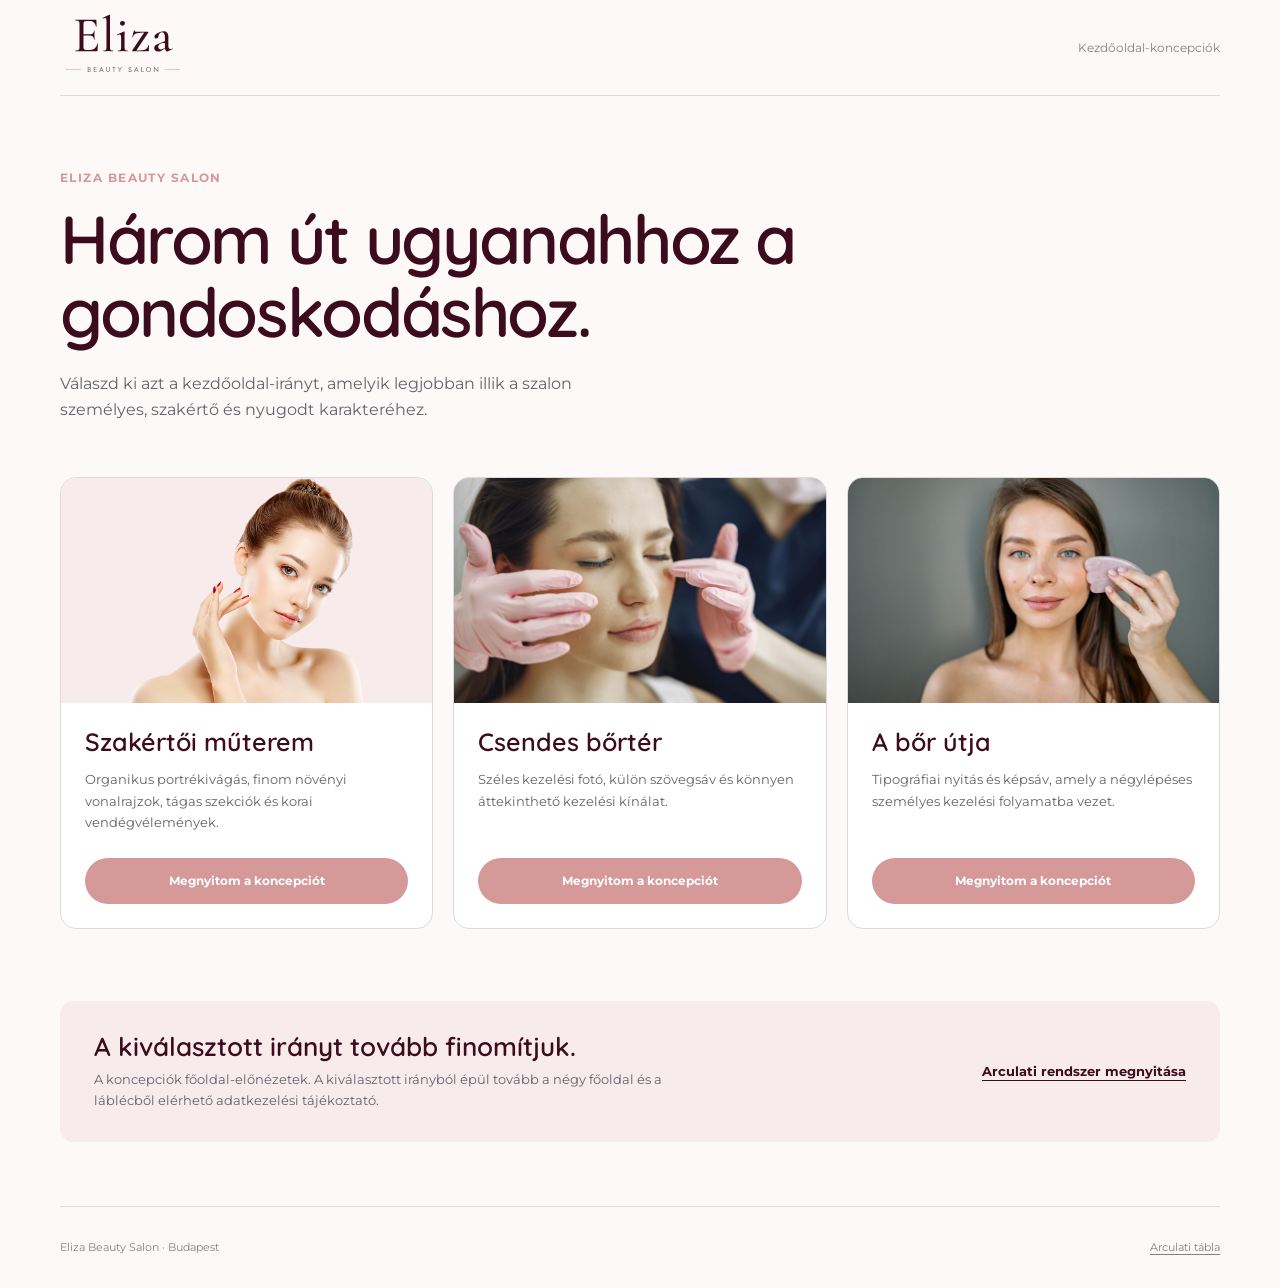
==== index.html @ b8b15230 "Sipos Eliza webdesign kiindulo prototipus" ====
<!doctype html>
<html lang="hu">
<head>
  <meta charset="UTF-8">
  <meta name="viewport" content="width=device-width, initial-scale=1.0">
  <meta name="description" content="Az Eliza Beauty Salon három kezdőoldal-koncepciója.">
  <meta name="theme-color" content="#FCF9F8">
  <title>Kezdőoldal-koncepciók — Eliza Beauty Salon</title>
  <link rel="icon" type="image/svg+xml" href="eliza-alapanyag/logo-palettahoz-igazitva/favicon.svg">
  <link rel="preconnect" href="https://fonts.googleapis.com">
  <link rel="preconnect" href="https://fonts.gstatic.com" crossorigin>
  <link href="https://fonts.googleapis.com/css2?family=Montserrat:wght@400;500;600;700&family=Quicksand:wght@500;600;700&display=swap" rel="stylesheet">
  <style>
    :root{--rose:#D59999;--wine:#3C0B1D;--blush:#F7EBEB;--text:#62636A;--muted:#828282;--line:#DBDBDF;--paper:#FCF9F8;--white:#fff;--heading:'Quicksand',sans-serif;--body:'Montserrat',Arial,sans-serif}
    *{box-sizing:border-box}body{margin:0;background:var(--paper);color:var(--text);font:16px/1.65 var(--body);-webkit-font-smoothing:antialiased}a{color:inherit}.wrap{width:min(1160px,calc(100% - 48px));margin:auto}
    header{display:flex;align-items:center;justify-content:space-between;min-height:96px;border-bottom:1px solid var(--line)}header img{width:126px;height:auto}header span{font-size:12px;color:var(--muted)}
    .intro{padding:72px 0 54px;max-width:760px}.intro p{margin:0 0 14px;color:var(--rose);font-size:12px;font-weight:700;letter-spacing:.12em;text-transform:uppercase}.intro h1{margin:0;color:var(--wine);font:600 clamp(40px,6vw,68px)/1.08 var(--heading);letter-spacing:-.035em}.intro .sub{max-width:590px;margin-top:22px;color:var(--text);font-size:16px}
    .grid{display:grid;grid-template-columns:repeat(3,minmax(0,1fr));gap:20px;padding-bottom:72px}.card{display:flex;flex-direction:column;min-width:0;background:var(--white);border:1px solid var(--line);border-radius:16px;overflow:hidden;text-decoration:none;transition:transform .25s ease,border-color .25s ease}.card:hover{transform:translateY(-4px);border-color:var(--rose)}.card:focus-visible{outline:3px solid var(--wine);outline-offset:3px}.card img{width:100%;height:225px;object-fit:cover;background:var(--blush)}.card:nth-child(1) img{object-fit:contain;object-position:center bottom}.card:nth-child(2) img{object-position:center 45%}.card:nth-child(3) img{object-position:center 42%}.content{padding:24px;display:flex;flex-direction:column;flex:1}.content h2{margin:0;color:var(--wine);font:600 25px/1.2 var(--heading)}.content p{margin:12px 0 24px;font-size:13px;line-height:1.65}.go{display:inline-flex;align-items:center;justify-content:center;min-height:46px;margin-top:auto;padding:0 20px;border-radius:999px;background:var(--rose);color:var(--white);font-size:12px;font-weight:700;text-decoration:none;transition:background .2s ease}.card:hover .go{background:var(--wine)}
    .next{margin:0 0 64px;padding:30px 34px;background:var(--blush);border-radius:14px;display:flex;justify-content:space-between;align-items:center;gap:28px}.next h2{margin:0;color:var(--wine);font:600 26px/1.2 var(--heading)}.next p{max-width:580px;margin:7px 0 0;font-size:13px}.next a{white-space:nowrap;color:var(--wine);font-size:13px;font-weight:700;text-underline-offset:4px}
    footer{min-height:82px;display:flex;justify-content:space-between;align-items:center;gap:18px;border-top:1px solid var(--line);font-size:11px;color:var(--muted)}footer a{text-underline-offset:3px}
    @media(max-width:850px){.grid{grid-template-columns:1fr 1fr}.grid .card:last-child{grid-column:1/-1}.grid .card:last-child img{height:250px}}
    @media(max-width:580px){.wrap{width:min(100% - 36px,480px)}header{min-height:78px}.intro{padding:52px 0 36px}.grid{grid-template-columns:1fr;gap:16px;padding-bottom:48px}.grid .card:last-child{grid-column:auto}.card img,.grid .card:last-child img{height:210px}.next{display:block;padding:24px;margin-bottom:42px}.next a{display:inline-block;margin-top:16px}footer{padding:18px 0;align-items:flex-start;flex-direction:column;gap:7px}}
    @media(prefers-reduced-motion:reduce){*,*::before,*::after{scroll-behavior:auto!important;transition:none!important}}
  </style>
</head>
<body>
  <div class="wrap">
    <header><a href="index.html" aria-label="Eliza Beauty Salon"><img src="eliza-alapanyag/logo-palettahoz-igazitva/logo.svg" alt="Eliza Beauty Salon"></a><span>Kezdőoldal-koncepciók</span></header>
    <main>
      <section class="intro"><p>Eliza Beauty Salon</p><h1>Három út ugyanahhoz a gondoskodáshoz.</h1><div class="sub">Válaszd ki azt a kezdőoldal-irányt, amelyik legjobban illik a szalon személyes, szakértő és nyugodt karakteréhez.</div></section>
      <section class="grid" aria-label="Kezdőoldal-koncepciók">
        <a class="card" href="koncepcio-1-szakertoi-muterem.html"><img src="images/hero.png" alt="Portréfotó, a Szakértői műterem koncepció képi iránya"><div class="content"><h2>Szakértői műterem</h2><p>Organikus portrékivágás, finom növényi vonalrajzok, tágas szekciók és korai vendégvélemények.</p><span class="go">Megnyitom a koncepciót</span></div></a>
        <a class="card" href="koncepcio-2-csendes-borter.html"><img src="images/Pexels Photo by Gustavo Fring.jpg" alt="Arckezelés közben készült kép, a Csendes bőrtér koncepció képi iránya"><div class="content"><h2>Csendes bőrtér</h2><p>Széles kezelési fotó, külön szövegsáv és könnyen áttekinthető kezelési kínálat.</p><span class="go">Megnyitom a koncepciót</span></div></a>
        <a class="card" href="koncepcio-3-a-bor-utja.html"><img src="images/Pexels Photo by Yan Krukau (1).jpg" alt="Arcápolási portré, A bőr útja koncepció képi iránya"><div class="content"><h2>A bőr útja</h2><p>Tipográfiai nyitás és képsáv, amely a négylépéses személyes kezelési folyamatba vezet.</p><span class="go">Megnyitom a koncepciót</span></div></a>
      </section>
      <section class="next"><div><h2>A kiválasztott irányt tovább finomítjuk.</h2><p>A koncepciók főoldal-előnézetek. A kiválasztott irányból épül tovább a négy főoldal és a láblécből elérhető adatkezelési tájékoztató.</p></div><a href="design-system.md">Arculati rendszer megnyitása</a></section>
    </main>
    <footer><span>Eliza Beauty Salon · Budapest</span><a href="arculati-tabla.html">Arculati tábla</a></footer>
  </div>
</body>
</html>
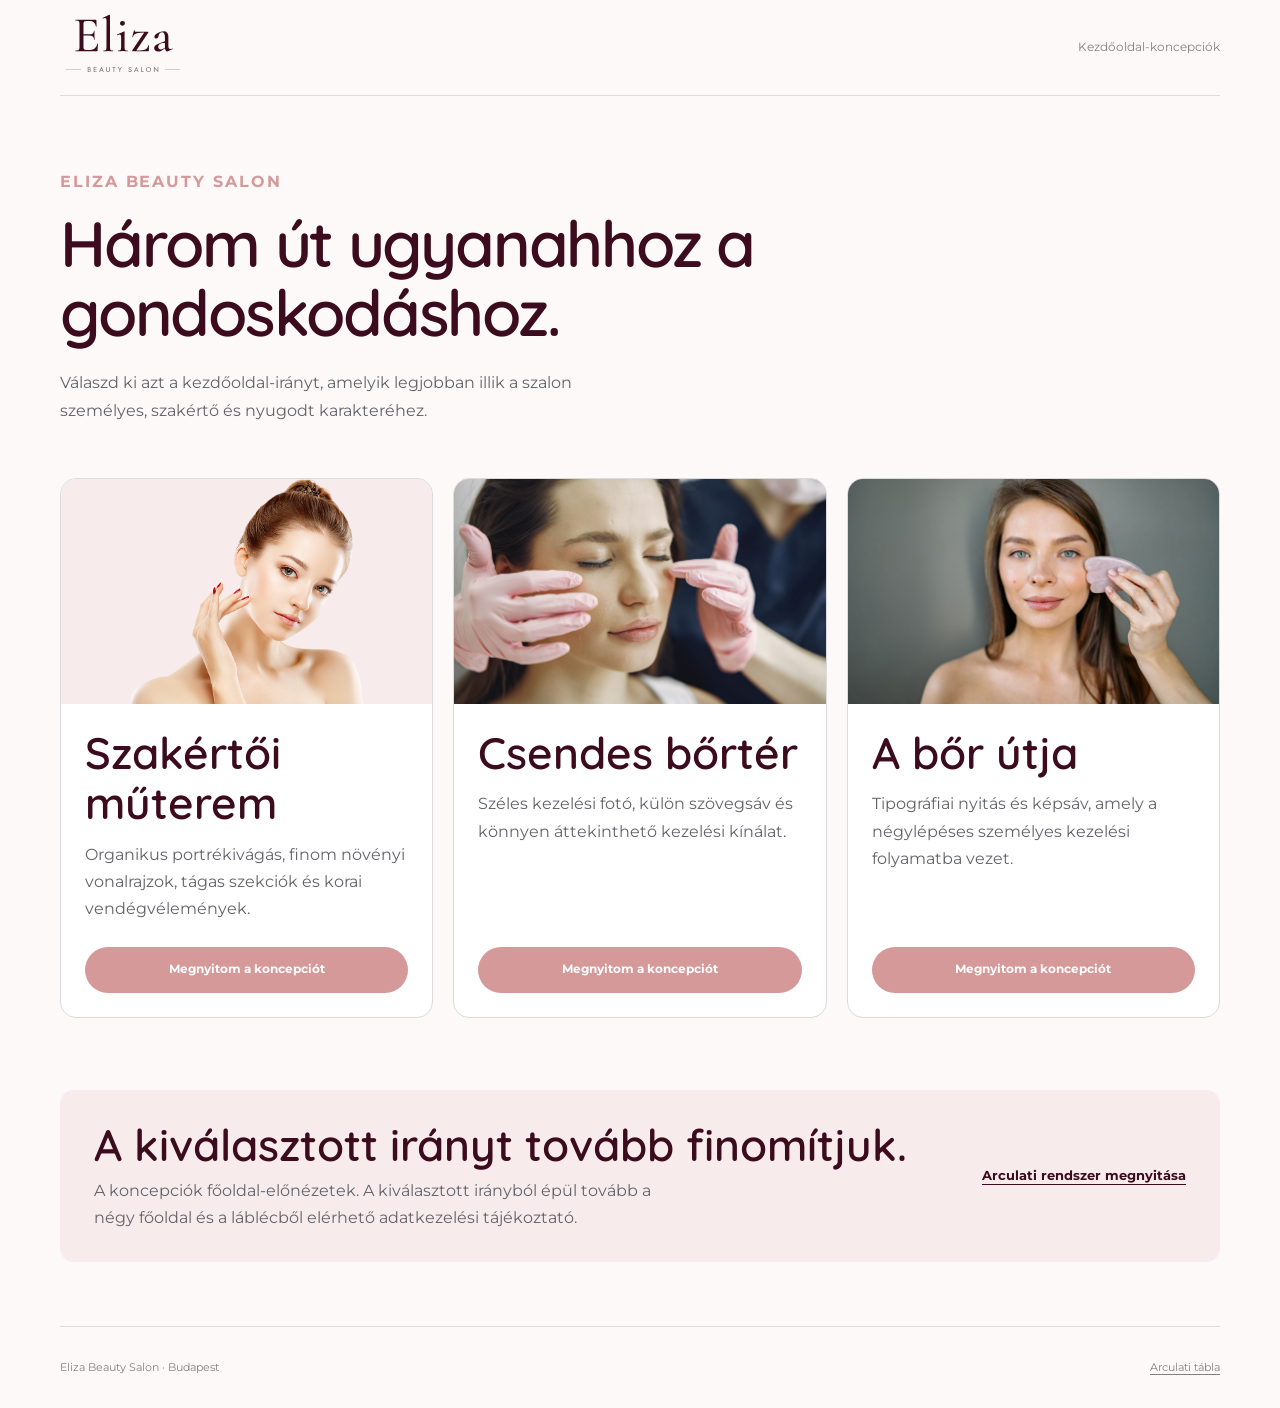
==== commit 0d707398: "Unify site copy and typography" ====
--- a/index.html
+++ b/index.html
@@ -22,6 +22,7 @@
     @media(max-width:580px){.wrap{width:min(100% - 36px,480px)}header{min-height:78px}.intro{padding:52px 0 36px}.grid{grid-template-columns:1fr;gap:16px;padding-bottom:48px}.grid .card:last-child{grid-column:auto}.card img,.grid .card:last-child img{height:210px}.next{display:block;padding:24px;margin-bottom:42px}.next a{display:inline-block;margin-top:16px}footer{padding:18px 0;align-items:flex-start;flex-direction:column;gap:7px}}
     @media(prefers-reduced-motion:reduce){*,*::before,*::after{scroll-behavior:auto!important;transition:none!important}}
   </style>
+  <link rel="stylesheet" href="typografia.css">
 </head>
 <body>
   <div class="wrap">
--- a/typografia.css
+++ b/typografia.css
@@ -0,0 +1,95 @@
+/* Eliza Beauty Salon – egységes tipográfiai skála.
+   A szerepek és értékek dokumentálva: design-system.md */
+:root {
+  --type-h1: clamp(42px, 5.2vw, 64px);
+  --type-h2: clamp(30px, 3.6vw, 44px);
+  --type-h3: 21px;
+  --type-lead: 18px;
+  --type-body: 16px;
+  --type-control: 14px;
+  --type-small: 12px;
+}
+
+body {
+  font-size: var(--type-body);
+  line-height: 1.7;
+}
+
+h1 {
+  font-size: var(--type-h1) !important;
+  line-height: 1.08 !important;
+}
+
+h2 {
+  font-size: var(--type-h2) !important;
+  line-height: 1.15 !important;
+}
+
+h3 {
+  font-size: var(--type-h3) !important;
+  line-height: 1.3 !important;
+}
+
+p:not(.eyebrow):not(.lead):not(.form-note):not(.form-status):not(.sample-note):not(.price) {
+  font-size: var(--type-body) !important;
+  line-height: 1.7 !important;
+}
+
+p.lead {
+  font-size: var(--type-lead) !important;
+  line-height: 1.7 !important;
+}
+
+li {
+  font-size: var(--type-body) !important;
+  line-height: 1.65 !important;
+}
+
+.faq-item summary {
+  font-size: var(--type-lead) !important;
+  line-height: 1.4 !important;
+}
+
+.eyebrow {
+  font-size: var(--type-small) !important;
+  line-height: 1.5 !important;
+}
+
+.button,
+.btn,
+.nav-cta,
+.text-link,
+.main-nav a,
+.nav-list a,
+nav a,
+.field label {
+  font-size: var(--type-control) !important;
+  line-height: 1.4;
+}
+
+small,
+.footer-links,
+.footer-bottom,
+.demo-data,
+.form-note,
+.form-status,
+.sample-note,
+.consent,
+.hero-note,
+.review cite,
+.gallery figcaption,
+.stat span,
+.milestone span {
+  font-size: var(--type-small) !important;
+  line-height: 1.5;
+}
+
+.contact-details {
+  font-size: var(--type-control) !important;
+  line-height: 1.55;
+}
+
+blockquote {
+  font-size: var(--type-body) !important;
+  line-height: 1.7 !important;
+}
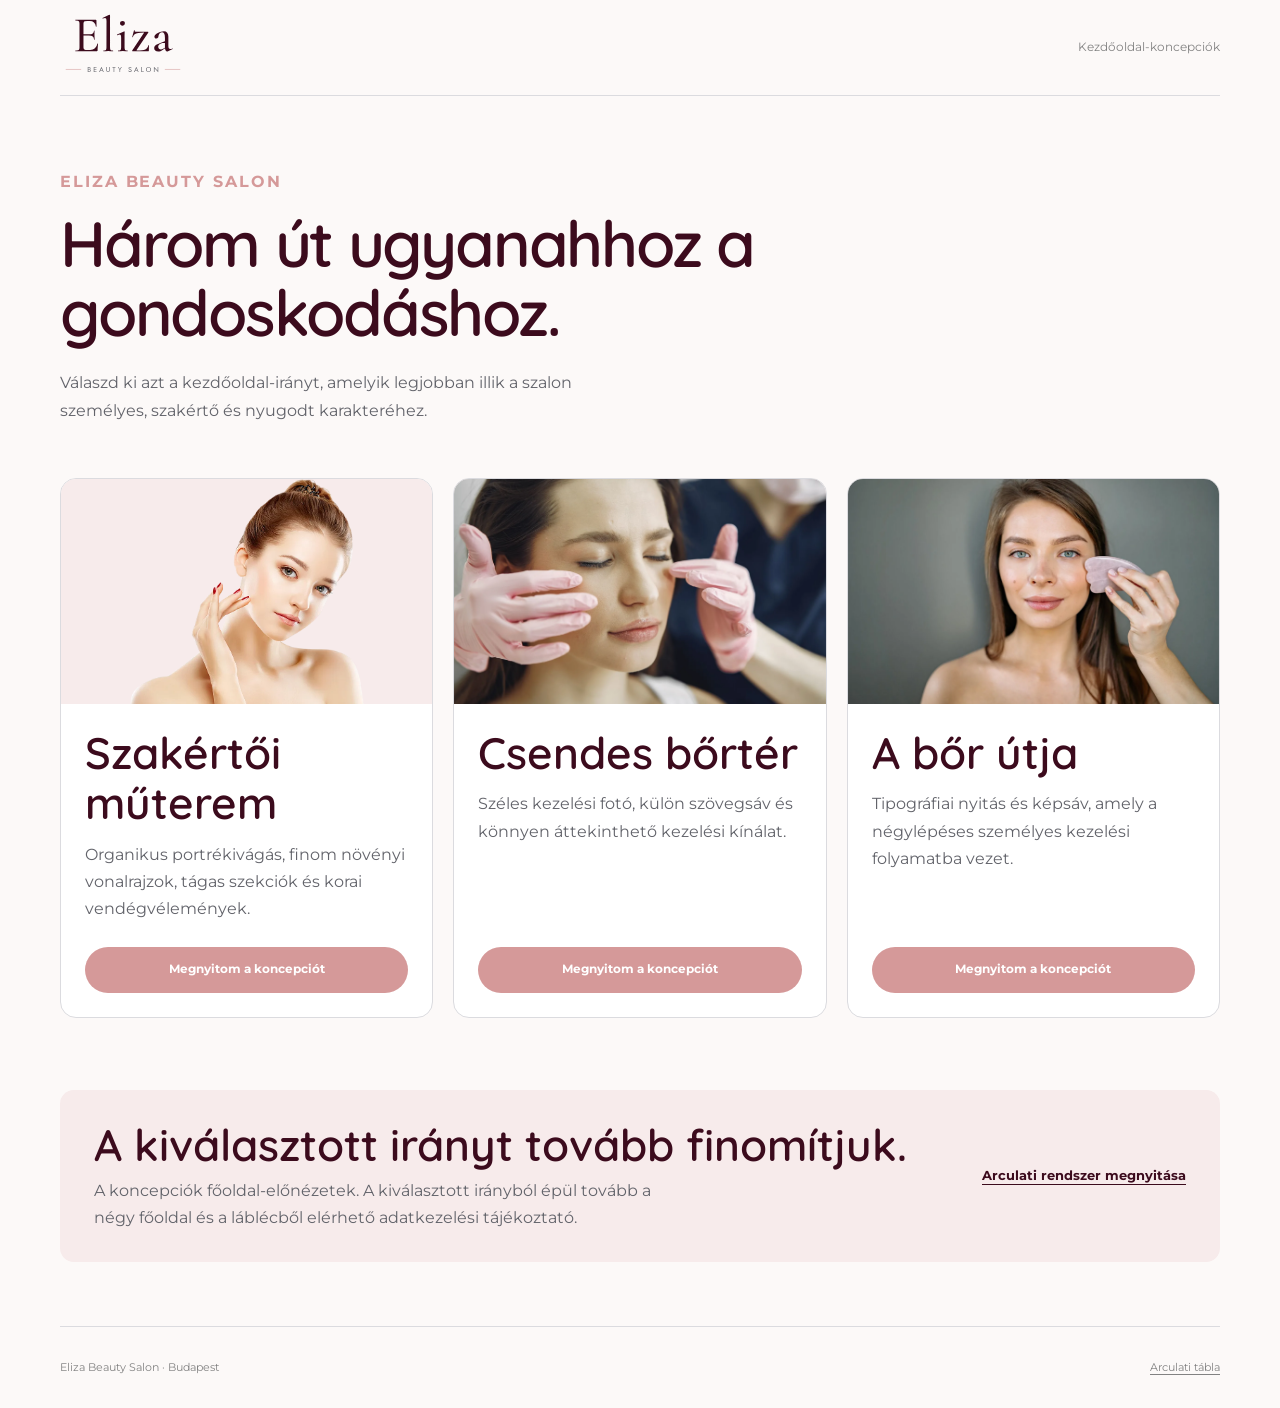
==== commit 563996ea: "Optimize website images with WebP" ====
--- a/index.html
+++ b/index.html
@@ -30,9 +30,9 @@
     <main>
       <section class="intro"><p>Eliza Beauty Salon</p><h1>Három út ugyanahhoz a gondoskodáshoz.</h1><div class="sub">Válaszd ki azt a kezdőoldal-irányt, amelyik legjobban illik a szalon személyes, szakértő és nyugodt karakteréhez.</div></section>
       <section class="grid" aria-label="Kezdőoldal-koncepciók">
-        <a class="card" href="koncepcio-1-szakertoi-muterem.html"><img src="images/hero.png" alt="Portréfotó, a Szakértői műterem koncepció képi iránya"><div class="content"><h2>Szakértői műterem</h2><p>Organikus portrékivágás, finom növényi vonalrajzok, tágas szekciók és korai vendégvélemények.</p><span class="go">Megnyitom a koncepciót</span></div></a>
-        <a class="card" href="koncepcio-2-csendes-borter.html"><img src="images/Pexels Photo by Gustavo Fring.jpg" alt="Arckezelés közben készült kép, a Csendes bőrtér koncepció képi iránya"><div class="content"><h2>Csendes bőrtér</h2><p>Széles kezelési fotó, külön szövegsáv és könnyen áttekinthető kezelési kínálat.</p><span class="go">Megnyitom a koncepciót</span></div></a>
-        <a class="card" href="koncepcio-3-a-bor-utja.html"><img src="images/Pexels Photo by Yan Krukau (1).jpg" alt="Arcápolási portré, A bőr útja koncepció képi iránya"><div class="content"><h2>A bőr útja</h2><p>Tipográfiai nyitás és képsáv, amely a négylépéses személyes kezelési folyamatba vezet.</p><span class="go">Megnyitom a koncepciót</span></div></a>
+        <a class="card" href="koncepcio-1-szakertoi-muterem.html"><img src="images/optimized/hero.webp" alt="Portréfotó, a Szakértői műterem koncepció képi iránya"><div class="content"><h2>Szakértői műterem</h2><p>Organikus portrékivágás, finom növényi vonalrajzok, tágas szekciók és korai vendégvélemények.</p><span class="go">Megnyitom a koncepciót</span></div></a>
+        <a class="card" href="koncepcio-2-csendes-borter.html"><img src="images/optimized/Pexels Photo by Gustavo Fring.webp" alt="Arckezelés közben készült kép, a Csendes bőrtér koncepció képi iránya"><div class="content"><h2>Csendes bőrtér</h2><p>Széles kezelési fotó, külön szövegsáv és könnyen áttekinthető kezelési kínálat.</p><span class="go">Megnyitom a koncepciót</span></div></a>
+        <a class="card" href="koncepcio-3-a-bor-utja.html"><img src="images/optimized/Pexels Photo by Yan Krukau (1).webp" alt="Arcápolási portré, A bőr útja koncepció képi iránya"><div class="content"><h2>A bőr útja</h2><p>Tipográfiai nyitás és képsáv, amely a négylépéses személyes kezelési folyamatba vezet.</p><span class="go">Megnyitom a koncepciót</span></div></a>
       </section>
       <section class="next"><div><h2>A kiválasztott irányt tovább finomítjuk.</h2><p>A koncepciók főoldal-előnézetek. A kiválasztott irányból épül tovább a négy főoldal és a láblécből elérhető adatkezelési tájékoztató.</p></div><a href="design-system.md">Arculati rendszer megnyitása</a></section>
     </main>
--- a/typografia.css
+++ b/typografia.css
@@ -30,7 +30,7 @@
   line-height: 1.3 !important;
 }
 
-p:not(.eyebrow):not(.lead):not(.form-note):not(.form-status):not(.sample-note):not(.price) {
+p:not(.eyebrow):not(.lead):not(.form-note):not(.form-status):not(.sample-note):not(.price):not(.footer-description) {
   font-size: var(--type-body) !important;
   line-height: 1.7 !important;
 }
@@ -38,6 +38,11 @@
 p.lead {
   font-size: var(--type-lead) !important;
   line-height: 1.7 !important;
+}
+
+p.footer-description {
+  font-size: var(--type-small) !important;
+  line-height: 1.5 !important;
 }
 
 li {
